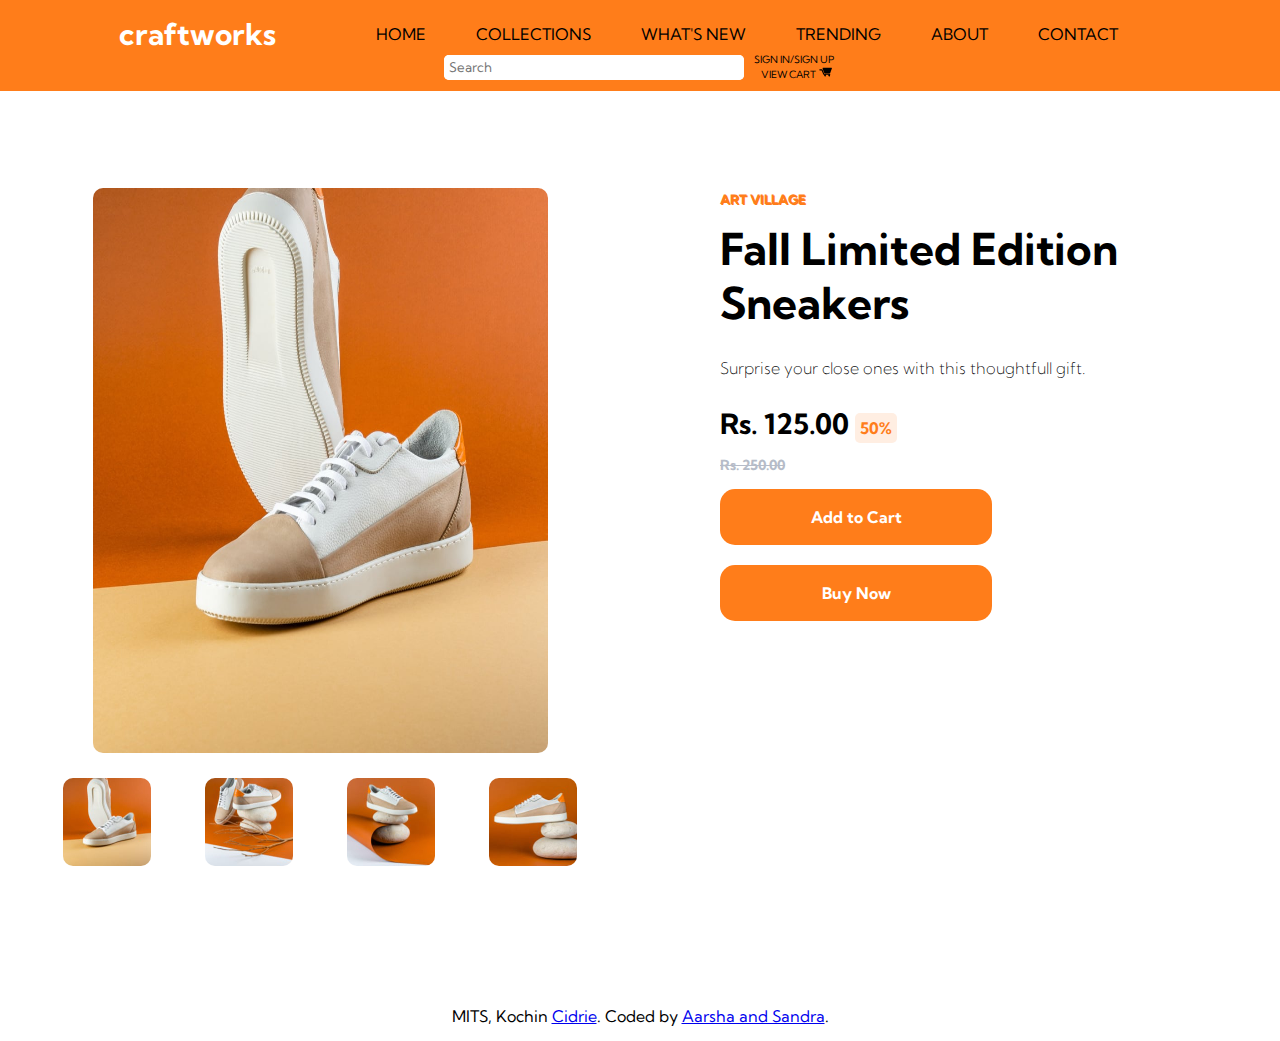
==== ecommerce-multi-page-main/home.html @ 206061f0 "edits 6/9/22" ====
<!DOCTYPE html>
<html lang="en">
<head>
  <meta charset="UTF-8">
  <meta name="viewport" content="width=device-width, initial-scale=1.0"> 

  <link rel="icon" type="image/png" sizes="32x32" href="./images/favicon-32x32.png">
  <link rel="stylesheet" href="style1.css">
  <title>E-commerce</title>

</head>
<body>

  <header>
    <nav>
      <ul>
        <li class="logo">craftworks</li>
        <div class="list-items">
          <li><a href="./home.html">Home</a></li>
          <li><a href="./collection.html">Collections</a></li>
          <li><a href="./men.html">What's New</a></li>
          <li><a href="./women.html">Trending</a></li>
          <li><a href="#">About</a></li>
          <li><a href="./contact.html">Contact</a></li>
        </div>

          <li class="search-bar">
            <input type="search" name="search" id="search" placeholder="Search">
          </li>
        <li class="wrap">
          <a href="#">SIGN IN/SIGN UP</a>
          <div class="cart">
            <a href="#">VIEW CART</a> 
            <img src="./images/shopping-cart-icon.svg" alt="Cart icon">
          </div>
          
        </li>

      </ul>
    </nav>
  </header>
  <main>
    <div class="product-container">
      <div class="column product-images">
        <img class="img-product" src="./images/image-product-1.jpg" alt="shoe product full size">
        <div class="img-thumbnail">
        <img class="thumbnail" src="./images/image-product-1-thumbnail.jpg" alt="shoe product thumbnail">
        <img src="./images/image-product-2-thumbnail.jpg" alt="" class="thumbnail">
        <img src="./images/image-product-3-thumbnail.jpg" alt="" class="thumbnail">
        <img src="./images/image-product-4-thumbnail.jpg" alt="" class="thumbnail">
      </div>
      </div>
      <div class="column product-description">
        <p class="name">Art Village</p>
        <h1 class="title">Fall Limited Edition Sneakers</h1>
        <p class="text">
          Surprise your close ones with this thoughtfull gift.</p>
      <p class="price">Rs. 125.00 <span> 50%</span></p>
      
      <p class="original-price">Rs. 250.00</p>

      <form action="#" method="get" >
        <button type="submit">Add to Cart</button>
     </form>
    <br>
     <form action="paymentform.html" >
      <button type="submit">Buy Now</button>
   </form>
        </div>
    </div>
  </main>

<footer>
  <div class="attribution">
    MITS, Kochin <a href="#" target="_blank">Cidrie</a>. 
    Coded by <a href="#">Aarsha and Sandra</a>.
  </div>
</footer>  
 
</body>
</html>
---- ecommerce-multi-page-main/style1.css ----
@import url('https://fonts.googleapis.com/css2?family=Kumbh+Sans:wght@200;400;700&display=swap');

* {
    box-sizing: border-box;
    padding: 0;
    margin: 0;
    font-family: 'Kumbh Sans', sans-serif;
}

html,body {
    height: 100%;
}

nav {
    background: hsl(26, 100%, 55%);
    padding: 15px 8px 10px 15px;
}

nav ul {
    display: flex;
    list-style: none;
    flex-wrap: wrap;
    align-items: center;
    justify-content: center;
}

nav ul li.logo {
    flex: .5;
    font-size: 30px;
    font-weight: 700;
    color:  hsl(0, 0%, 100%);
    
}

nav ul div.list-items {
    justify-content: space-around;
    display: inline-flex;
    padding: 0 25px;
}

nav ul div.list-items a {
    padding: 0 25px;
    text-decoration: none;
    text-transform: uppercase;
    color: hsl(0, 0%, 0%);
}

nav div.list-items a:hover {
    color: hsl(0, 0%, 100%);
}


nav ul .search-bar  {
    display: flex;
    width: 300px;
    height: 100%;
    background: hsl(0, 0%, 100%);
    border-radius: 5px;
}

nav ul .search-bar input {
    width: 100%;
    height: 25px;
    padding: 5px;
    
    border-radius: 5px;
    border: none;
}

nav ul .search-icon {
    width: 14px;
}

nav ul button {
    background-color: hsl(220, 14%, 75%);
    border: 1px solid hsl(220, 14%, 75%);
    padding: 5px;
    cursor: pointer;
    border-radius: 0px 5px 5px 0px ;
    margin:8px;
    padding: 20px 34px;
}

nav ul .wrap {
display: flex;
flex-direction: column;
align-items: flex-end;
padding: 0 10px;
font-size: 10px;
}

nav .wrap a {
    text-decoration: none;
    color: hsl(0, 0%, 0%);
}

nav .wrap a:hover {
    text-decoration: none;
    color: hsl(0, 0%, 100%);
}

nav .cart img {
    width: 16px;
}
main {
    height: 100%;
}
main .product-container {
    width: 100%;
    height: 100%;
    display: flex;
    align-items: center;
    justify-content: center;
}

main .column {
    display: flex;
    flex: 50%;
    height: 100%;    
}

main .product-images {
    justify-content: center;
    align-items: center;
   flex-direction: column;
    padding: 50px 0;
    
}

main .img-thumbnail {
flex-direction: row;
}

main .thumbnail {
    width: 88px;
    height: 88px;
    margin: 25px;
    border-radius: 10px;
}
main .product-images .img-product{
    width: 455px;
    height: 565px;
    border-radius: 10px;
    transition: all 1000ms;
}

.product-images:hover .img-product
{
    transform: scale(1.2);
}

main .product-description {
    flex-direction: column;
    padding: 100px 80px;
}

main .product-description .name {
    color: hsl(26, 100%, 55%);
    text-transform: uppercase;
    font-weight: 700;
    padding-bottom: 15px;
    font-size: 13px;
    text-shadow: 1px 1px;

}

main .product-description .title {
    font-size: 44px;
    font-weight: 700;
    padding-bottom: 25px;
}

main .product-description .text {
    font-weight: 200;
    padding-bottom: 25px;
    line-height: 26px;
    font-size: 16px;
}

main .product-description .price {
    font-weight: 700;
    padding-bottom: 15px;
    font-size: 28px;
}

main .price span{
    width: 51px;
    height: 27px;
    background-color:  #FFEEE2;
    color: hsl(26, 100%, 55%);
    font-size: 16px;
    font-weight: 700;
    border-radius: 5px;
    padding: 5px;
}

main .product-description .original-price {
    font-weight: 700;
    padding-bottom: 15px;
    font-size: 14px;
    color: hsl(220, 14%, 75%);
    text-decoration: line-through;
}

main .product-description button {
   background-color: hsl(26, 100%, 55%);
   width: 272px;
   height: 56px;
   color: hsl(0, 0%, 100%);
   border-radius: 15px;
   border: none;
   cursor: pointer;
   font-size: 16px;
   font-weight: 700;
}
footer {
    text-align: center;
    padding: 15px
}
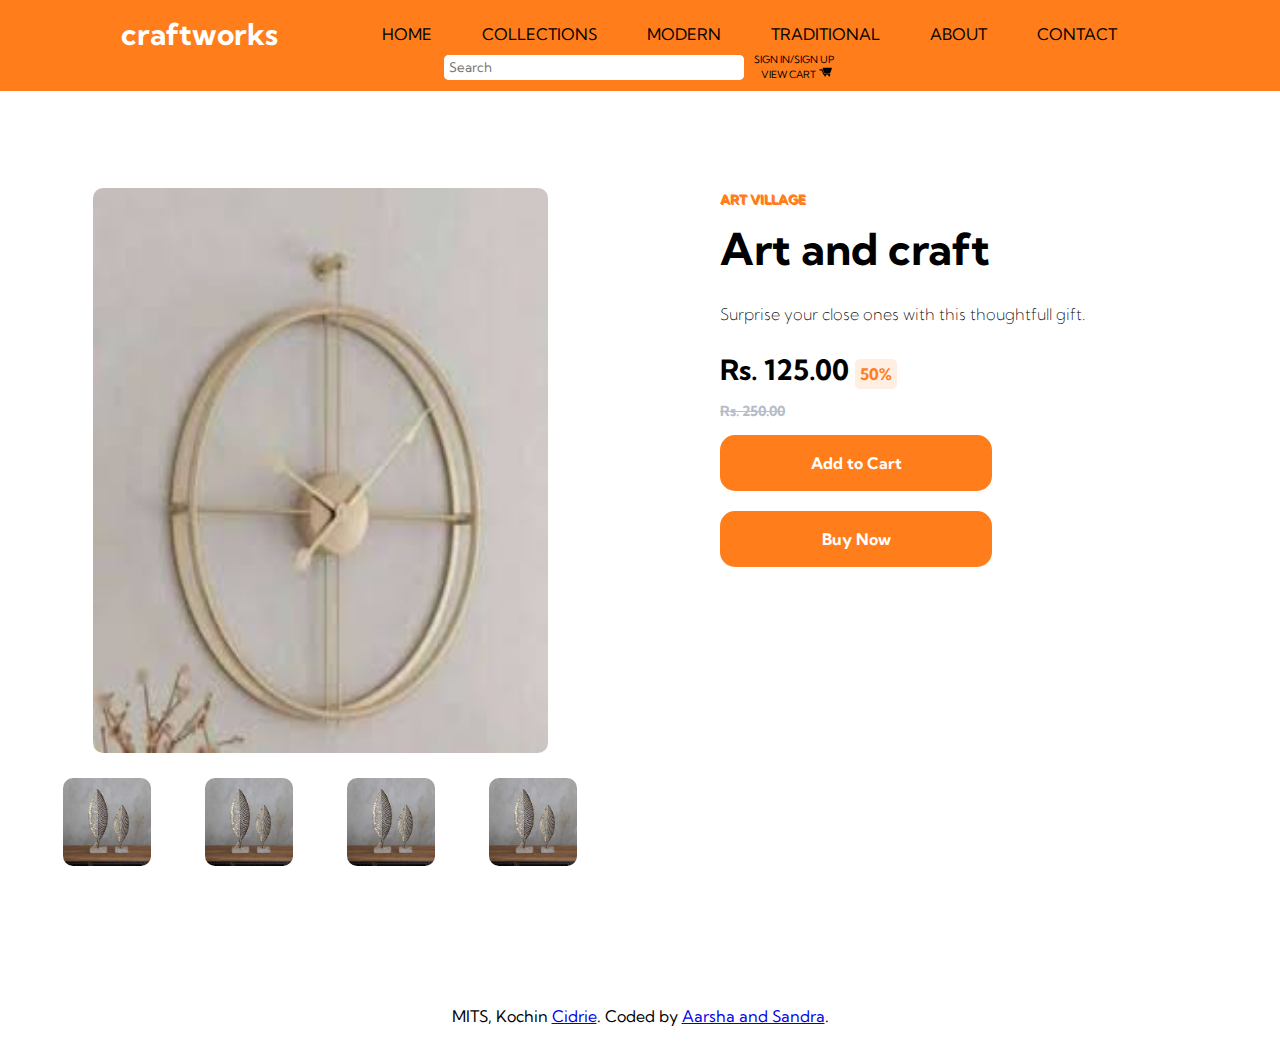
==== commit 3808a608: "edits 07-09-22" ====
--- a/ecommerce-multi-page-main/home.html
+++ b/ecommerce-multi-page-main/home.html
@@ -18,9 +18,9 @@
         <div class="list-items">
           <li><a href="./home.html">Home</a></li>
           <li><a href="./collection.html">Collections</a></li>
-          <li><a href="./men.html">What's New</a></li>
-          <li><a href="./women.html">Trending</a></li>
-          <li><a href="#">About</a></li>
+          <li><a href="./modern.html">modern</a></li>
+          <li><a href="./traditional.html">traditional</a></li>
+          <li><a href="./about.html">About</a></li>
           <li><a href="./contact.html">Contact</a></li>
         </div>
 
@@ -42,17 +42,17 @@
   <main>
     <div class="product-container">
       <div class="column product-images">
-        <img class="img-product" src="./images/image-product-1.jpg" alt="shoe product full size">
+        <img class="img-product" src="./images/imagesm1.jpg" alt="craft product full size">
         <div class="img-thumbnail">
-        <img class="thumbnail" src="./images/image-product-1-thumbnail.jpg" alt="shoe product thumbnail">
-        <img src="./images/image-product-2-thumbnail.jpg" alt="" class="thumbnail">
-        <img src="./images/image-product-3-thumbnail.jpg" alt="" class="thumbnail">
-        <img src="./images/image-product-4-thumbnail.jpg" alt="" class="thumbnail">
+        <img class="thumbnail" src="./images/imagesm3.jpg" alt="craft product thumbnail">
+        <img src="./images/imagesm3.jpg" alt="" class="thumbnail">
+        <img src="./images/imagesm3.jpg" alt="" class="thumbnail">
+        <img src="./images/imagesm3.jpg" alt="" class="thumbnail">
       </div>
       </div>
       <div class="column product-description">
         <p class="name">Art Village</p>
-        <h1 class="title">Fall Limited Edition Sneakers</h1>
+        <h1 class="title">Art and craft</h1>
         <p class="text">
           Surprise your close ones with this thoughtfull gift.</p>
       <p class="price">Rs. 125.00 <span> 50%</span></p>
